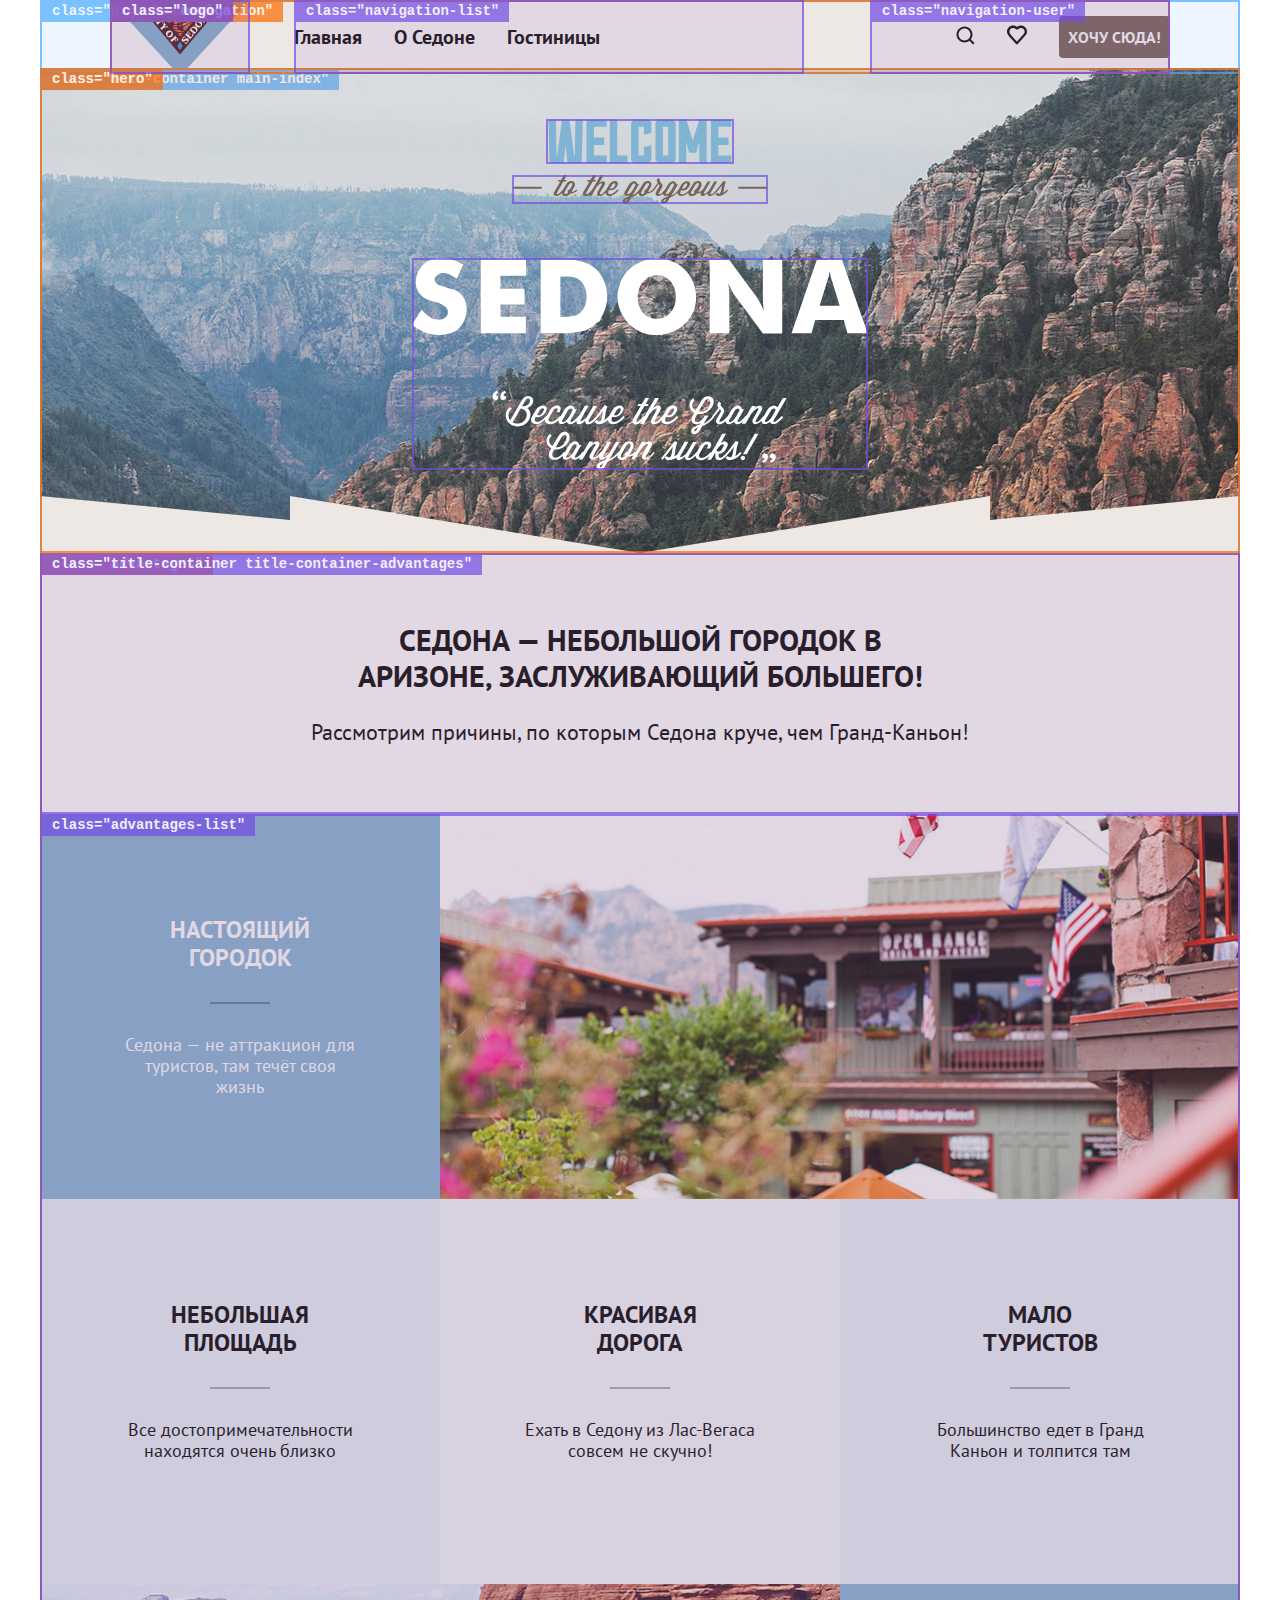
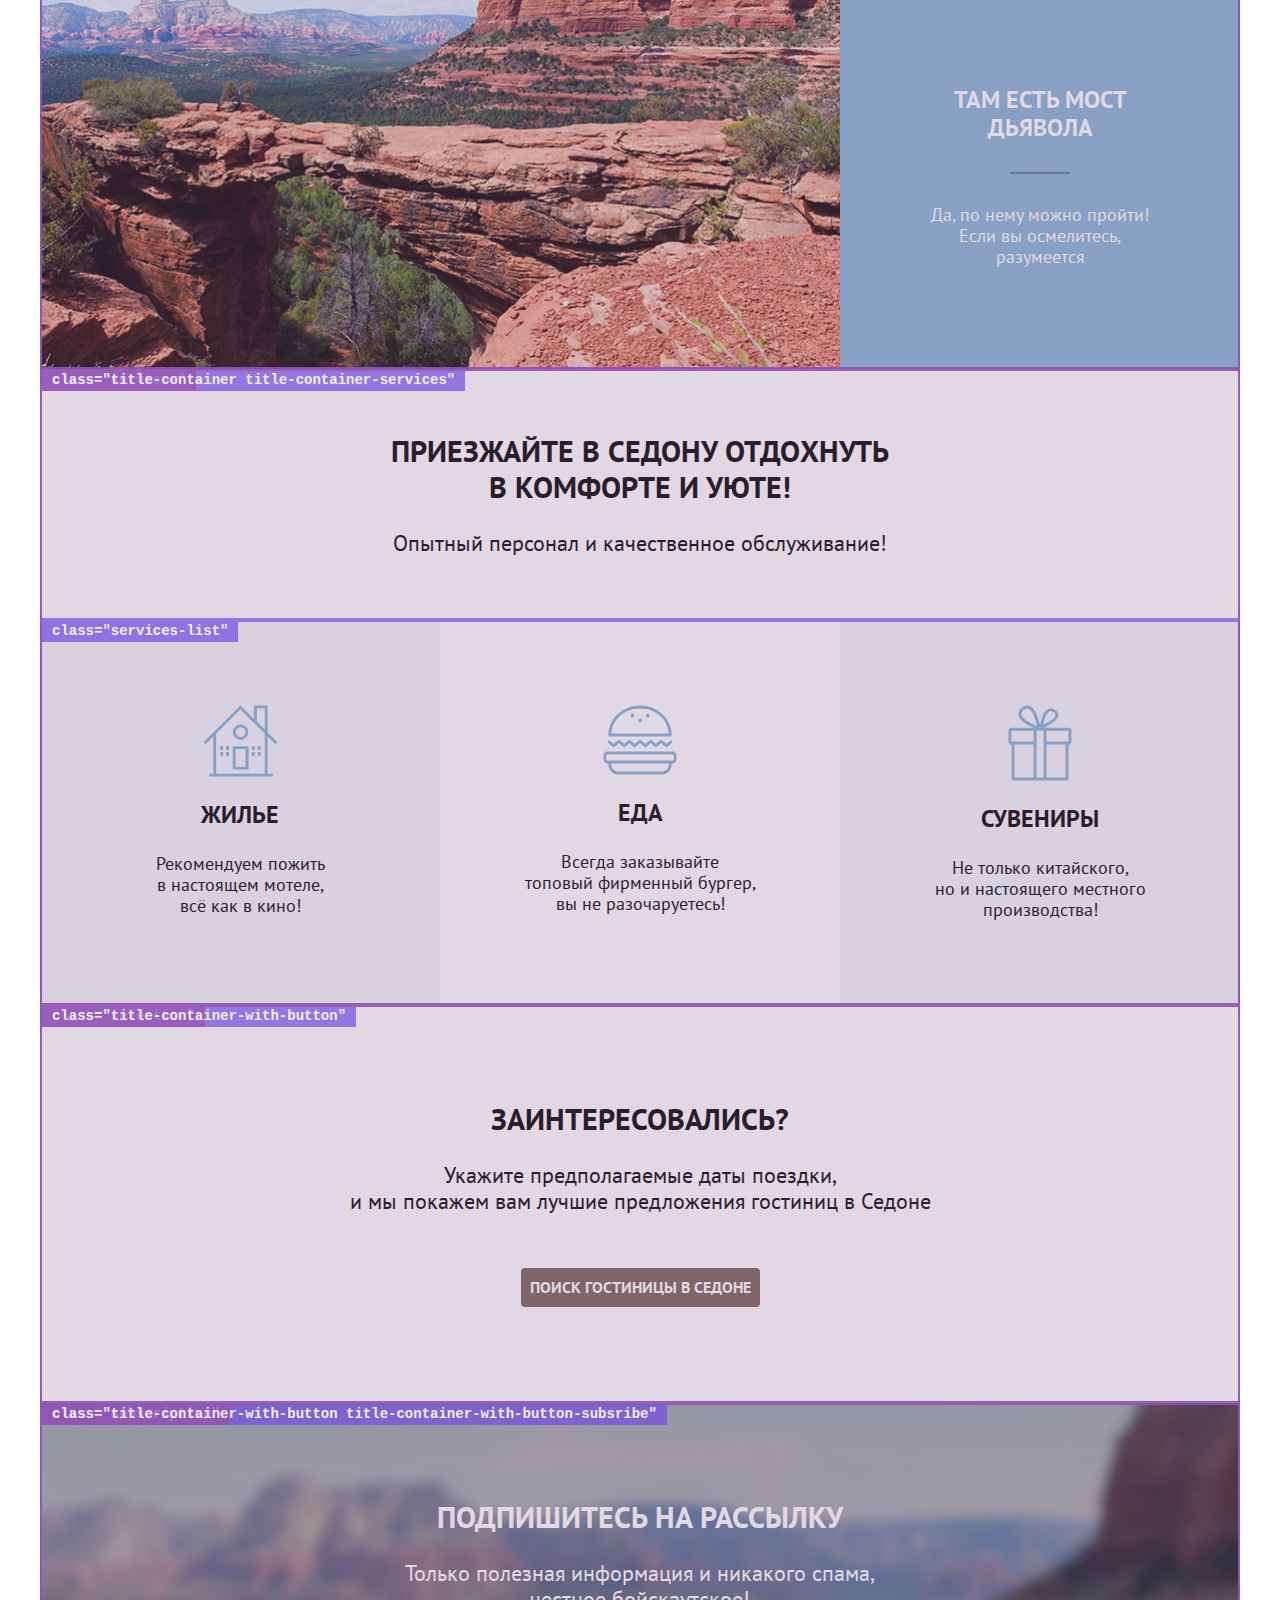
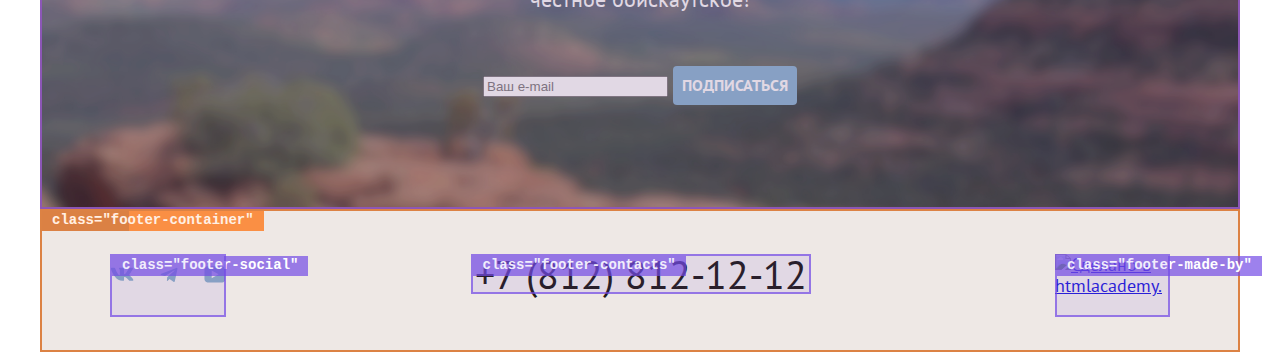
==== 7/index.html @ d3906324 ":heavy_check_mark: Сборка #7" ====
<!DOCTYPE html>
<html lang="ru">

<head>
  <meta charset="utf-8">
  <title>Седона: главная страница</title>
  <link rel="stylesheet" href="styles/styles.css">
  <link rel="stylesheet" href="styles/outline.css">
  <base href="https://htmlacademy-htmlcss.github.io/2354847-sedona-37/7/">
</head>

<body>
  <header class="page-header">
    <nav class="navigation">
      <a class="logo" href="#">
        <img src="image/index/svg/logo-sedona.svg" width="140" height="70.05" alt="Логотип Седона.">
      </a>
      <ul class="navigation-list">
        <li class="navigation-item">
          <a class="navigation-link navigation-link-current" href="#">Главная</a>
        </li>
        <li class="navigation-item">
          <a class="navigation-link" href="#">О Седоне</a>
        </li>
        <li class="navigation-item">
          <a class="navigation-link" href="catalog.html">Гостиницы</a>
        </li>
      </ul>
      <ul class="navigation-user">
        <li class="navigation-item">
          <a class="navigation-link" href="#"><img class="navigation-icon" src="image/index/svg/icon-search.svg"
              width="20" height="20" alt="Найти на сайте.">

          </a>
        </li>
        <li class="navigation-item">
          <a class="navigation-link" href="#"><img class="navigation-icon" src="image/index/svg/icon-favorites.svg"
              width="20" height="20" alt="Избранное."></a>
        </li>
        <li class="navigation-item">
          <!--Сделаю кнопку-->
          <a class="navigation-link button" href="catalog.html">Хочу сюда!</a>
        </li>
      </ul>
    </nav>
  </header>
  <main class="main-container main-index">

    <section class="hero">
      <h1 class="visually-hidden">Welcome to the gorgeous Sedona</h1>
      <img class="main-title welcome" src="image/index/svg/title-image-welcome.svg" width="187.7" height="44.7"
        alt="Welcome.">
      <img class="main-title gorgeous" src="image/index/svg/title-image-gorgeous.svg" width="256" height="28.78"
        alt="to the gorgeous.">
      <img class="main-title sedona" src="image/index/svg/title-image-sedona.svg" width="456.7" height="212.77"
        alt="Sedona.">
    </section>


    <section class="advantages">
      <div class="title-container title-container-advantages">
        <h2 class="title">Седона — небольшой городок в Аризоне, заслуживающий большего!</h2>
        <p class="descriptions">Рассмотрим причины, по которым Седона круче, чем Гранд-Каньон!</p>
      </div>



      <ul class="advantages-list">
        <li class="advantages-item">
          <h3 class="advantages-title">Настоящий городок</h3>
          <hr class="advantages-line">
          <p class="advantages-description">Седона — не аттракцион для туристов, там течёт своя жизнь</p>
        </li>
        <li class="advantages-item-picture">
          <img class="advantages-image" src="image/index/jpeg/advantages-photo-1.jpg" width="800" height="385"
            alt="Городской пейзаж.">
        </li>
        <li class="advantages-item">
          <h3 class="advantages-title">Небольшая площадь</h3>
          <hr class="advantages-line">
          <p class="advantages-description">Все достопримечательности находятся очень близко</p>
        </li>
        <li class="advantages-item">
          <h3 class="advantages-title">Красивая<br>дорога</h3>
          <hr class="advantages-line">
          <p class="advantages-description">Ехать в Седону из Лас-Вегаса совсем не скучно!</p>
        </li>
        <li class="advantages-item">
          <h3 class="advantages-title">Мало<br>туристов</h3>
          <hr class="advantages-line">
          <p class="advantages-description">Большинство едет в Гранд Каньон и толпится там</p>
        </li>
        <li class="advantages-item-picture">
          <img class="advantages-image" src="image/index/jpeg/advantages-photo-2.jpg" width="800" height="385"
            alt="Фото каньона.">
        </li>
        <li class="advantages-item">
          <h3 class="advantages-title">Там есть мост дьявола</h3>
          <hr class="advantages-line">
          <p class="advantages-description">Да, по нему можно пройти! Если вы осмелитесь, разумеется</p>
        </li>
      </ul>
    </section>
    <section class="services">
      <div class="title-container title-container-services">
        <h2 class="title">Приезжайте в Седону отдохнуть в&nbsp;комфорте и уюте!</h2>
        <p class="descriptions">Опытный персонал и качественное обслуживание!</p>
      </div>
      <ul class="services-list">
        <li class="services-item">
          <h3 class="services-title">Жилье</h3>
          <img class="services-image" src="image/index/svg/icon-service-housing.svg" width="75" height="72"
            alt="Жилье.">
          <p class="services-description">Рекомендуем пожить в&nbsp;настоящем мотеле,<br>всё как в кино!</p>
        </li>
        <li class="services-item">
          <h3 class="services-title">Еда</h3>
          <img class="services-image" src="image/index/svg/icon-service-food.svg" width="74" height="70" alt="Еда.">
          <p class="services-description">Всегда заказывайте топовый&nbsp;фирменный&nbsp;бургер, вы не разочаруетесь!
          </p>
        </li>
        <li class="services-item">
          <h3 class="services-title">Сувениры</h3>
          <img class="services-image" src="image/index/svg/icon-service-souvenirs.svg" width="64" height="76"
            alt="Сувениры.">
          <p class="services-description">Не только китайского,<br>но и настоящего местного производства!</p>
        </li>
    </section>


    <section class="selection">
      <div class="title-container-with-button">
        <h2 class="title">Заинтересовались?</h2>
        <p class="descriptions-container-with-button">Укажите предполагаемые даты поездки,<br>и мы покажем
          вам лучшие предложения гостиниц в Седоне</p>
        <a class="selection button" href="#">Поиск гостиницы в Седоне</a>
      </div>
    </section>


    <section class="subscription">
      <div class="title-container-with-button title-container-with-button-subsribe">
        <h2 class="title">Подпишитесь на рассылку</h2>
        <p class="descriptions-container-with-button">Только полезная информация и никакого спама,
          честное&nbspбойскаутское!</p>
        <form class="subscription-form" action="https://echo.htmlacademy.ru/" method="post">
          <input class="field" placeholder="Ваш e-mail" type="email" id="subscription-mail" name="subscription-email"
            required>
          <button class="button button-additional subscription-button" type="submit">
            <span>Подписаться</span>
          </button>
        </form>
      </div>
    </section>


    </div>
  </main>
  <footer>
    <div class="footer-container">
      <section class="footer-social">
        <ul class="social-list">
          <li class="social-list-item">
            <a href="https://vk.com/htmlacademy"><img class="social-icon" src="image/index/svg/social-logo-vk.svg"
                width="24" height="14" alt="VK."></a>
          </li>
          <li class="social-list-item">
            <a href="https://t.me/htmlacademy "><img class="social-icon" src="image/index/svg/social-logo-tg.svg"
                width="18" height="15.1" alt="Telegram."></a>
          </li>
          <li class="social-list-item">
            <a href="https://www.youtube.com/user/htmlacademyru"><img class="social-icon"
                src="image/index/svg/social-logo-youtube.svg" width="22" height="17" alt="Youtube."></a>
          </li>
        </ul>
      </section>
      <section class="footer-contacts">
        <a class="contact-phone" href="tel:+7(812)8121212">+7 (812) 812-12-12</a>
      </section>
      <section class="footer-made-by">
        <a class="logo" href="https://htmlacademy.ru/">
          <img src="image/index/svg/logo-html-academy.svg" width="114.9" height="32.9" alt="Сделано в htmlacademy.">
        </a>
      </section>
    </div>
  </footer>
</body>

</html>
---- 7/styles/styles.css ----
@font-face {
    font-family: "PT Sans";
    font-style: normal;
    font-weight: 400;
    src: url("../fonts/ptsans-400.woff2") format("woff2");
    display: swap;
}

@font-face {
    font-family: "PT Sans";
    font-style: normal;
    font-weight: 700;
    src: url("../fonts/ptsans-700.woff2") format("woff2");
    display: swap;
}

html {
    height: 100%;
}

body {
    margin: 0;
    display: flex;
    flex-direction: column;
    align-items: center;
    max-width: 1060x;
    margin: 0 auto;
    min-height: 100%;
    font-family: "PT Sans", sans-serif;
    font-size: 18px;
    line-height: 21px;
    color: #000000;
    background-color: #FFFFFF;
}

.page-header {
    width: 1200px;
    margin: 0 auto;
    padding: 0 70px;
    box-sizing: border-box;
    margin-bottom: -6px;

}

.navigation {
    display: flex;
    text-align: center;
    margin: 0;
    justify-content: space-between;

}

.logo {
    margin-right: 44px;
}

.navigation-link {
    font-weight: 700;
    font-size: 20px;
    line-height: 24px;
    color: inherit;
    text-decoration: none;
}

.navigation-list {
    list-style: none;
    margin: 0;
    padding: 0;
    width: 510px;
    padding: 20px 0;
    display: flex;
    flex-direction: row;
    flex-wrap: wrap;
    justify-content: flex-start;
    align-items: center;
}

.navigation-user {
    list-style: none;
    margin: 0;
    padding: 0;
    width: 300px;
    margin-left: auto;
    display: flex;
    flex-direction: row;
    flex-wrap: wrap;
    justify-content: flex-end;
    align-items: center;

}

.navigation-item {
    display: block;
    padding: 0;
    margin: 0;
    margin-right: 32px;

}

.navigation-item:last-child {
    margin: 0;
}

.main-index {
    text-align: center;
}

.main-container {
    width: 1200px;
    flex-grow: 1;
    height: 100%;
}

.main-catalog {
    text-align: left;
    width: 1200px;
    flex-grow: 1;
    height: 100%;
}

.page-container {
    margin: 0 auto;
    padding: 0 70px;
    box-sizing: border-box;

}

.hero {
    color: #000000;
    background-color: #82B3D3;
    background-image: url("../image/index/svg/hero-border.svg"), url("../image/index/jpeg/hero-main-foto.jpg");
    background-size: 100% auto;
    background-repeat: no-repeat;
    background-position: bottom;
    padding-top: 51px;
    min-height: 485px;
    box-sizing: border-box;

}

.main-title {
    display: block;
    margin: 0 auto;
}

.welcome {
    margin-bottom: 11px;
}

.gorgeous {
    margin-bottom: 54px;
}

.sedona {
    margin-bottom: 82px;
}


.small-button {
    font-size: 16px;
    line-height: 20px;
}

.big-button {
    font-size: 20px;
    line-height: 36px;
}

.title-container {
    display: flex;
    flex-direction: column;
    align-items: center;
    margin: 0 auto;
    box-sizing: border-box;
}

.title-container-advantages {
    padding: 69px 85px;
}

.title-container-services {
    padding: 64px 85px;
}

.title-container-with-button {
    display: flex;
    flex-direction: column;
    align-items: center;
    margin: 0 auto;
    padding: 96px 0;
    box-sizing: border-box;
}

.title-container-with-button-subsribe {
    padding-bottom: 104px;
}

.title-container-with-button-catalog {
    background-color: #FFFFFF;
    color: #000000;
    text-align: center;
}

.title {
    width: 620px;
    font-weight: 700;
    font-size: 30px;
    line-height: 36px;
    text-transform: uppercase;
    margin: 0;
    padding: 0;
    margin-bottom: 25px;
}

.descriptions {
    font-size: 22px;
    line-height: 26px;
    padding: 0;
    margin: 0;

}

/* advantage */

.advantages-list {
    width: 1200px;
    margin: 0;
    padding: 0;
    list-style: none;
    display: flex;
    flex-wrap: wrap;
    justify-content: start;
}

.advantages-image {
    display: block;
}

.advantages-title {
    font-size: 24px;
    line-height: 28px;
    text-transform: uppercase;
    margin: 0;
}

.advantages-item {
    max-width: 400px;
    min-height: 385px;
    margin: 0;
    padding: 102px 85px;
    box-sizing: border-box;
    display: flex;
    flex-direction: column;
    gap: 30px;
    background: rgba(131, 179, 211, 0.2);
}



.advantages-item:nth-child(2n) {
    background: rgba(131, 179, 211, 0.12)
}

.advantages-item:first-child {
    color: #FFFFFF;
    background: #82B3D3;
}

.advantages-item:last-child {
    color: #FFFFFF;
    background: #82B3D3;
}

.advantages-line {
    width: 60px;
    height: 2px;
    border: none;
    background: rgba(0, 0, 0, 0.3);
    margin: 0 auto;
}

.advantages-item-edge .advantages-line {
    background: rgba(255, 255, 255, 0.3);
}

.advantages-line:first-child {
    width: 60px;
    height: 2px;
    border: none;
    background: rgba(255, 255, 255, 0.3);
    margin: 0 auto;
}

.advantages-line:last-child {
    width: 60px;
    height: 2px;
    border: none;
    background: rgba(255, 255, 255, 0.3);
    margin: 0 auto;
}


.advantages-item-picture {
    display: block;
    margin: auto;
    padding: 0;
    width: 800px;
    box-sizing: border-box;
}

.advantages-description {
    margin: 0;
}

/* services */

.services-list {
    list-style: none;
    margin: 0;
    padding: 0;
    display: flex;
    justify-content: space-between;
}

.services-item {
    display: flex;
    flex-direction: column;
    align-items: center;
    width: 400px;
    background-color: rgba(131, 179, 211, 0.12);
    padding: 85px 81px;
    box-sizing: border-box;
}

.services-item:nth-child(2) {
    background-color: #FFFFFF;
}

.services-title {
    font-weight: 700;
    font-size: 24px;
    line-height: 28px;
    text-transform: uppercase;
}

.services-image {
    order: -1;
}

.services-description {
    margin: 0;
    padding: 0;
}

/* selection */

.descriptions-container-with-button {
    font-size: 22px;
    line-height: 26px;
    padding: 0;
    margin: 0;
    display: block;
    width: 600px;
    margin-bottom: 54px;
}

/*subscription  */

.subscription {
    color: #FFFFFF;
    background-color: #82B3D3;
    background-image: url("../image/index/jpeg/subscribe-background.jpg");
    background-size: 100% auto;
    background-repeat: no-repeat;
}

.subscription-description {
    display: block;
    width: 592px;
    margin: 0 auto;
    padding: 0;
    margin-bottom: 54px;
}

/* catalog */

.catalog-hotels {
    color: #FFFFFF;
    background-color: #82B3D3;
    background-image: url("../image/catalog/jpeg/catalog-background.jpg");
    background-size: 100% 1200px;
    background-repeat: no-repeat;
    padding: 35px 70px 70px 70px;
    box-sizing: border-box;
}

.inner-header {
    font-weight: 700;
    font-size: 60px;
    line-height: 78px;
    margin: 0;
    margin-bottom: 8px;
}

/* breadcrumbs-list */

.breadcrumbs-list {
    display: flex;
    flex-wrap: wrap;
    list-style: none;
    margin: 0;
    padding: 0;
    font-size: 16px;
    line-height: 21px;
    margin-bottom: 40px;
}

.breadcrumbs-item {
    margin-right: 11px;
}

/* catalog-filter */
.results {
    margin: 0 auto;
    padding: 60px 70px;
    box-sizing: border-box;
    display: flex;
    flex-direction: column;
    justify-content: flex-start;
    gap: 40px;
}

.catalog-filter-title {
    font-weight: 700;
    font-size: 20px;
    line-height: 24px;
    margin-bottom: 32px;
}

.catalog-filter {
    display: flex;
    flex-direction: row;
}

.catalog-filter-list {
    margin: 0;
    padding: 0;
    list-style: none;
    font-size: 18px;
    line-height: 23px;
}

.catalog-filter-group {
    width: 150px;
    padding: 0;
    margin: 0;
    margin-right: 70px;

}

.catalog-filter-group:nth-child(2) {
    margin-right: auto;
}

.price-filter-group {
    display: grid;
    grid-template-columns: 143px 143px;
    grid-template-rows: 48px 20px;
    gap: 36px 2px;
}

.price-filter {
    margin: 0;
    padding: 0;
    display: flex;
    flex-direction: column;
}

.price-filter-slider {
    grid-column: 1/-1;
}

.catalog-filter-buttons {
    margin: 0;
    padding: 0;
    min-width: 191px;
    display: flex;
    flex-direction: column;
    justify-content: end;
    gap: 32px;
}

.catalog-filter-button {
    margin: 0;
    padding: 0;
    display: block;
    box-sizing: border-box;
}

.catalog-top-row {
    display: flex;
    flex-wrap: wrap;
    justify-content: flex-end;
    margin: 0;
    padding: 0;
    gap: 70px;
}

.title-top-row {
    width: 350px;
    margin: 0;
    margin-right: auto;
}

.catalog-top-buttons {
    margin: 0;
    padding: 0;
    width: 160px;
    height: 48px;
    display: flex;
    flex-wrap: wrap;
    justify-content: space-between;
    gap: 8px;
}


.view-button {
    margin: 0;
    padding: 0;
    width: 48px;
    height: 48px;
    border: 2px solid #E5E5E5;
    border-radius: 4px;
    box-sizing: border-box;
}

.view-button:last-child {
    margin-right: 0;
}

.active-view-button {
    border: 2px solid #000000;
}

.catalog-search-results {
    display: grid;
}



.hotel-card-list {
    list-style: none;
    margin: 0;
    padding: 0;
    display: grid;
    grid-template-columns: 340px 340px 340px;
    gap: 20px;
}

.hotel-card-item {
    display: flex;
    padding: 20px;
    flex-direction: column;
    flex-wrap: wrap;
    width: 340px;
    border: 1px solid #E6E6E6;
    border-radius: 4px;
    box-sizing: border-box;
    gap: 16px;
}

.hotel-card-description {
    display: grid;
    grid-template-columns: 140px 140px;
    grid-template-rows: min-content min-content 36px 36px;
    gap: 16px 20px;
}

.hotel-card-link {

    font-weight: 700;
    font-size: 24px;
    line-height: 28px;
    color: inherit;
    text-decoration: none;
    grid-column: 1/3;
}

.hotel-card-title {
    margin: 0;
    padding: 0;
}

.hotel-price {
    text-align: end;
}

.catalog-line {
    width: 1060px;
    height: 1px;
    border: none;
    background: #E6E6E6;
    margin: 0;
}

/* pagination-list */

.pagination-list {
    list-style: none;
    margin: 0;
    padding: 0;
    display: flex;
    flex-wrap: wrap;
    justify-content: flex-start;
}

.pagination-item {
    display: block;
    width: 60px;
    height: 60px;
    background: #82B3D3;
    border-radius: 4px;
    margin-right: 8px;
    text-align: center;
    line-height: 60px;

}

.pagination-item:last-child {
    margin-right: 0;
}

.pagination-link {
    font-weight: 700;
    font-size: 20px;
    line-height: 36px;
    color: #FFFFFF;
    text-decoration: none;
}

.pagination-item-current {
    background: #F2F2F2;
}

.pagination-link-current {
    color: black;
}

.pagination-disabled {
    background: #ffffff;
}


.visually-hidden {
    position: absolute;
    width: 1px;
    height: 1px;
    margin: -1px;
    border: 0;
    padding: 0;
    white-space: nowrap;
    clip-path: inset(100%);
    clip: rect(0 0 0 0);
    overflow: hidden;
}


.star-1 {
    height: 17px;
    background-color: #FFFFFF;
    background-image: url("../image/catalog/svg/icon-star.svg");
    background-position: 0 0;
    background-repeat: no-repeat;
    align-self: center;
}

.star-2 {
    height: 17px;
    background-color: #FFFFFF;
    background-image: url("../image/catalog/svg/icon-star.svg"), url("../image/catalog/svg/icon-star.svg");
    background-position: 0 0, 21px 0;
    background-repeat: no-repeat;
    align-self: center;
}

.star-3 {
    height: 17px;
    background-color: #FFFFFF;
    background-image: url("../image/catalog/svg/icon-star.svg"), url("../image/catalog/svg/icon-star.svg"), url("../image/catalog/svg/icon-star.svg");
    background-repeat: no-repeat;
    background-position: 0 0, 21px 0, 42px 0;
    align-self: center;
}

.star-4 {
    height: 17px;
    background-color: #FFFFFF;
    background-image: url("../image/catalog/svg/icon-star.svg"), url("../image/catalog/svg/icon-star.svg"), url("../image/catalog/svg/icon-star.svg"), url("../image/catalog/svg/icon-star.svg");
    background-position: 0 0, 21px 0, 42px 0, 63px 0;
    background-repeat: no-repeat;
    align-self: center;

}

.star-5 {
    height: 17px;
    background-color: #FFFFFF;
    background-image: url("../image/catalog/svg/icon-star.svg"), url("../image/catalog/svg/icon-star.svg"), url("../image/catalog/svg/icon-star.svg"), url("../image/catalog/svg/icon-star.svg"), url("../image/catalog/svg/icon-star.svg");
    background-repeat: no-repeat;
    background-position: 0 0, 21px 0, 42px 0, 63px 0, 84px 0;
    align-self: center;
}

.footer-container {
    width: 1200px;
    margin: 0 auto;
    padding: 45px 70px 35px 70px;
    box-sizing: border-box;
    display: flex;
    flex-direction: row;
    justify-content: space-between;
}

.footer-social {
    margin: 0;
    padding: 0;
    box-sizing: border-box;
}

.social-list {
    height: 40px;
    margin: 0;
    padding: 0;
    list-style: none;
    display: flex;
    flex-direction: row;
    align-content: flex-start;
    align-items: center;
    justify-content: space-around;
}

.social-icon {
    display: block;
    margin: 0;
    padding: 0;

}



.social-list-item {
    display: block;
    margin: 0;
    padding: 0;
    margin-right: 26px;
}

.social-list-item:last-child {
    margin-right: 0;
}

.footer-contacts {
    width: 340px;
    height: 40px;
    margin: 0;
    padding: 0;
    text-align: center;
}

.contact-phone {
    margin: auto 0;
    padding: 0;
    font-size: 40px;
    line-height: 40px;
    color: inherit;
    text-decoration: none;

}

.footer-made-by {
    width: 115px;
}

button {
    padding: 0;
    border: none;
    font: inherit;
    color: inherit;
    background-color: transparent;
    cursor: pointer;
    outline: none;
}

.button {
    display: inline-block;
    text-align: center;
    text-decoration: none;
    border: solid 1px transparent;
    border-radius: 4px;
    padding: 8px;
    background: #756157;
    color: #ffffff;
    font-weight: 700;
    font-size: 16px;
    text-align: center;
    text-transform: uppercase;
}

.button-additional {
    background: #82B3D3;
}

.button-rating {
    background: #F2F2F2;
    font-weight: 400;
    font-size: 16px;
    color: black;
}
---- 7/styles/outline.css ----
:root {
  --outlines-shown: 1;
  --outline-hint-scale: 1;

  --outline-1-enabled: 1;
  --outline-2-enabled: 1;
  --outline-3-enabled: 1;
  --outline-4-enabled: 0;
  --outline-5-enabled: 0;
  --outline-6-enabled: 0;
}

body,
body > *,
body > * > *,
body > * > * > *,
body > * > * > * > *,
body > * > * > * > * > *,
body > * > * > * > * > * > * {
  position: relative;
}

body > *::before,
body > * > *::before,
body > * > * > *::before,
body > * > * > * > *::before,
body > * > * > * > * > *::before,
body > * > * > * > * > * > *::before {
  position: absolute;
  top: 2px;
  left: 2px;
  padding: 0 10px 2px;
  font-family: "Courier New", monospace;
  font-weight: bold;
  font-size: 14px;
  line-height: 18px;
  letter-spacing: initial;
  text-transform: lowercase;
  white-space: nowrap;
  z-index: 1;
  transform: scale(var(--outline-hint-scale, 1));
  transform-origin: 0 0;
  pointer-events: none;
}

body > *::after,
body > * > *::after,
body > * > * > *::after,
body > * > * > * > *::after,
body > * > * > * > * > *::after,
body > * > * > * > * > * > *::after {
  position: absolute;
  content: "";
  top: 0;
  left: 0;
  bottom: 0;
  right: 0;
  pointer-events: none;
}


/* 1 уровень сеточных блоков */

body > *::before,
body > *::after,
body > img {
  z-index: 1;
  --outline-alpha-1: calc(var(--outline-1-enabled, 0) * var(--outlines-shown, 0));
}

body > *::before {
  --hint-text: 'class="' attr(class) '"';
  content: var(--hint-text);
  color: rgba(255, 255, 255, var(--outline-alpha-1));
  background: rgba(76, 169, 255, calc(0.7 * var(--outline-alpha-1)));
}

body > *::after {
  border: 2px solid rgba(76, 169, 255, calc(0.7 * var(--outline-alpha-1)));
  background: rgba(76, 169, 255, calc(0.1 * var(--outline-alpha-1)));
}

body > img {
  z-index: calc(1 * var(--outline-alpha-1));
  outline: 2px solid rgba(76, 169, 255, calc(0.7 * var(--outline-alpha-1)));
  outline-offset: -2px;
}

/* 2 уровень сеточных блоков */

body > * > *::before,
body > * > *::after,
body > * > img {
  z-index: 2;
  --outline-alpha-2: calc(var(--outline-2-enabled, 0) * var(--outlines-shown, 0));
}

body > * > *::before {
  --hint-text: 'class="' attr(class) '"';
  content: var(--hint-text);
  color: rgba(255, 255, 255, var(--outline-alpha-2));
  background: rgba(255, 107, 0, calc(0.7 * var(--outline-alpha-2)));
}

body > * > *::after {
  border: 2px solid rgba(255, 107, 0, calc(0.7 * var(--outline-alpha-2)));
  background: rgba(255, 107, 0, calc(0.1 * var(--outline-alpha-2)));
}

body > * > img {
  z-index: calc(2 * var(--outline-alpha-2));
  outline: 2px solid rgba(255, 107, 0, calc(0.7 * var(--outline-alpha-2)));
  outline-offset: -2px;
}


/* 3 уровень сеточных блоков */

body > * > * > *::before,
body > * > * > *::after,
body > * > * > img {
  z-index: 3;
  --outline-alpha-3: calc(var(--outline-3-enabled, 0) * var(--outlines-shown, 0));
}

body > * > * > *::before {
  --hint-text: 'class="' attr(class) '"';
  content: var(--hint-text);
  color: rgba(255, 255, 255, var(--outline-alpha-3));
  background: rgba(116, 76, 230, calc(0.7 * var(--outline-alpha-3)));
}

body > * > * > *::after {
  border: 2px solid rgba(116, 76, 230, calc(0.7 * var(--outline-alpha-3)));
  background: rgba(116, 76, 230, calc(0.1 * var(--outline-alpha-3)));
}

body > * > * > img {
  z-index: calc(3 * var(--outline-alpha-3));
  outline: 2px solid rgba(116, 76, 230, calc(0.7 * var(--outline-alpha-3)));
  outline-offset: -2px;
}

/* 4 уровень сеточных блоков */

body > * > * > * > *::before,
body > * > * > * > *::after,
body > * > * > * > img {
  z-index: 4;
  --outline-alpha-4: calc(var(--outline-4-enabled, 0) * var(--outlines-shown, 0));
}

body > * > * > * > *::before {
  --hint-text: 'class="' attr(class) '"';
  content: var(--hint-text);
  color: rgba(255, 255, 255, var(--outline-alpha-4));
  background: rgba(78, 181, 67, calc(0.7 * var(--outline-alpha-4)));
}

body > * > * > * > *::after {
  border: 2px solid rgba(78, 181, 67, calc(0.7 * var(--outline-alpha-4)));
  background: rgba(78, 181, 67, calc(0.1 * var(--outline-alpha-4)));
}

body > * > * > * > img {
  z-index: calc(4 * var(--outline-alpha-4));
  outline: 2px solid rgba(78, 181, 67, calc(0.7 * var(--outline-alpha-4)));
  outline-offset: -2px;
}


/* 5 уровень сеточных блоков */
body > * > * > * > * > *::before,
body > * > * > * > * > *::after,
body > * > * > * > * > img {
  z-index: 5;
  --outline-alpha-5: calc(var(--outline-5-enabled, 0) * var(--outlines-shown, 0));
}

body > * > * > * > * > *::before {
  --hint-text: 'class="' attr(class) '"';
  content: var(--hint-text);
  color: rgba(255, 255, 255, var(--outline-alpha-5));
  background: rgba(239, 51, 255, calc(0.7 * var(--outline-alpha-5)));
}

body > * > * > * > * > *::after {
  border: 2px solid rgba(239, 51, 255, calc(0.7 * var(--outline-alpha-5)));
  background: rgba(239, 51, 255, calc(0.1 * var(--outline-alpha-5)));
}

body > * > * > * > * > img {
  z-index: calc(5 * var(--outline-alpha-5));
  outline: 2px solid rgba(239, 51, 255, calc(0.7 * var(--outline-alpha-5)));
  outline-offset: -2px;
}

/* 6 уровень сеточных блоков */
body > * > * > * > * > * > *::before,
body > * > * > * > * > * > *::after,
body > * > * > * > * > * > img {
  z-index: 6;
  --outline-alpha-6: calc(var(--outline-6-enabled, 0) * var(--outlines-shown, 0));
}

body > * > * > * > * > * > *::before {
  --hint-text: 'class="' attr(class) '"';
  content: var(--hint-text);
  color: rgba(255, 255, 255, var(--outline-alpha-6));
  background: rgba(255, 191, 0, calc(0.7 * var(--outline-alpha-6)));
}

body > * > * > * > * > * > *::after {
  border: 2px solid rgba(255, 191, 0, calc(0.7 * var(--outline-alpha-6)));
  background: rgba(255, 191, 0, calc(0.1 * var(--outline-alpha-6)));
}

body > * > * > * > * > * > img {
  z-index: calc(6 * var(--outline-alpha-6));
  outline: 2px solid rgba(255, 191, 0, calc(0.7 * var(--outline-alpha-6)));
  outline-offset: -2px;
}
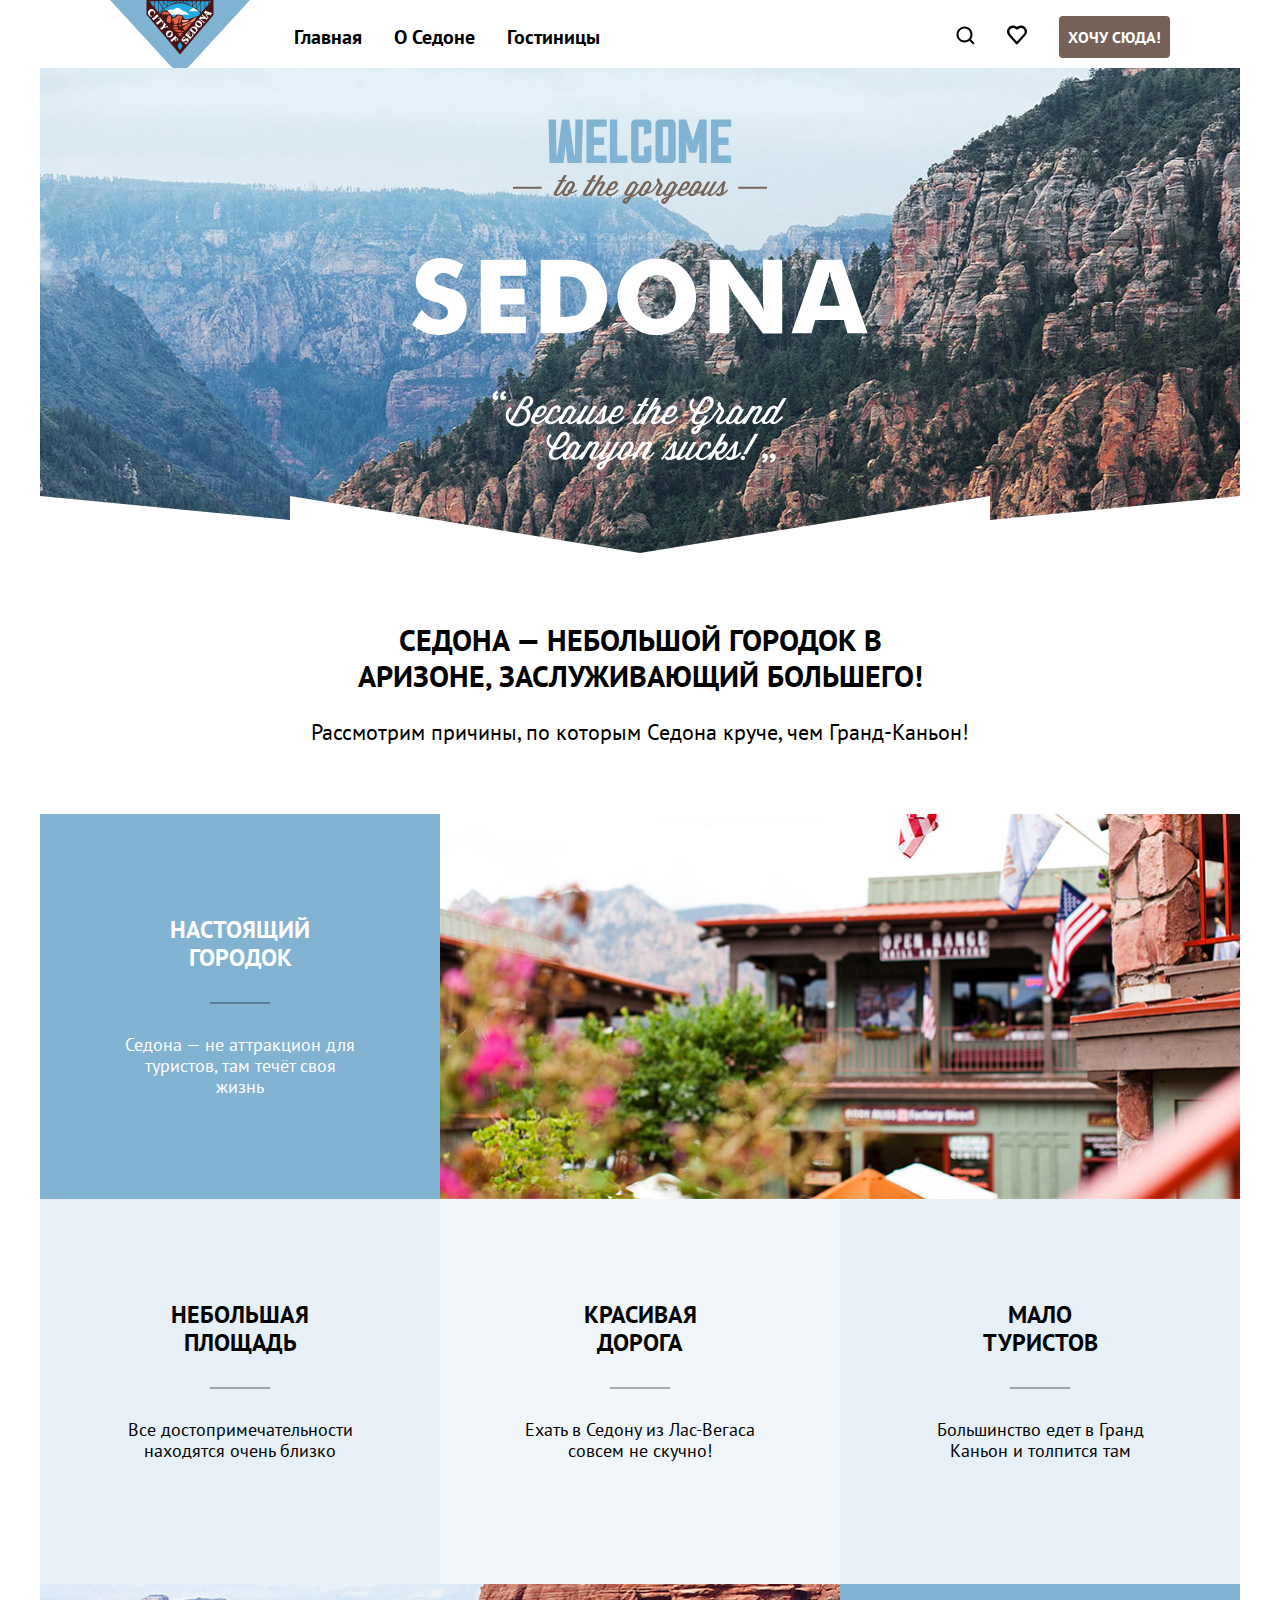
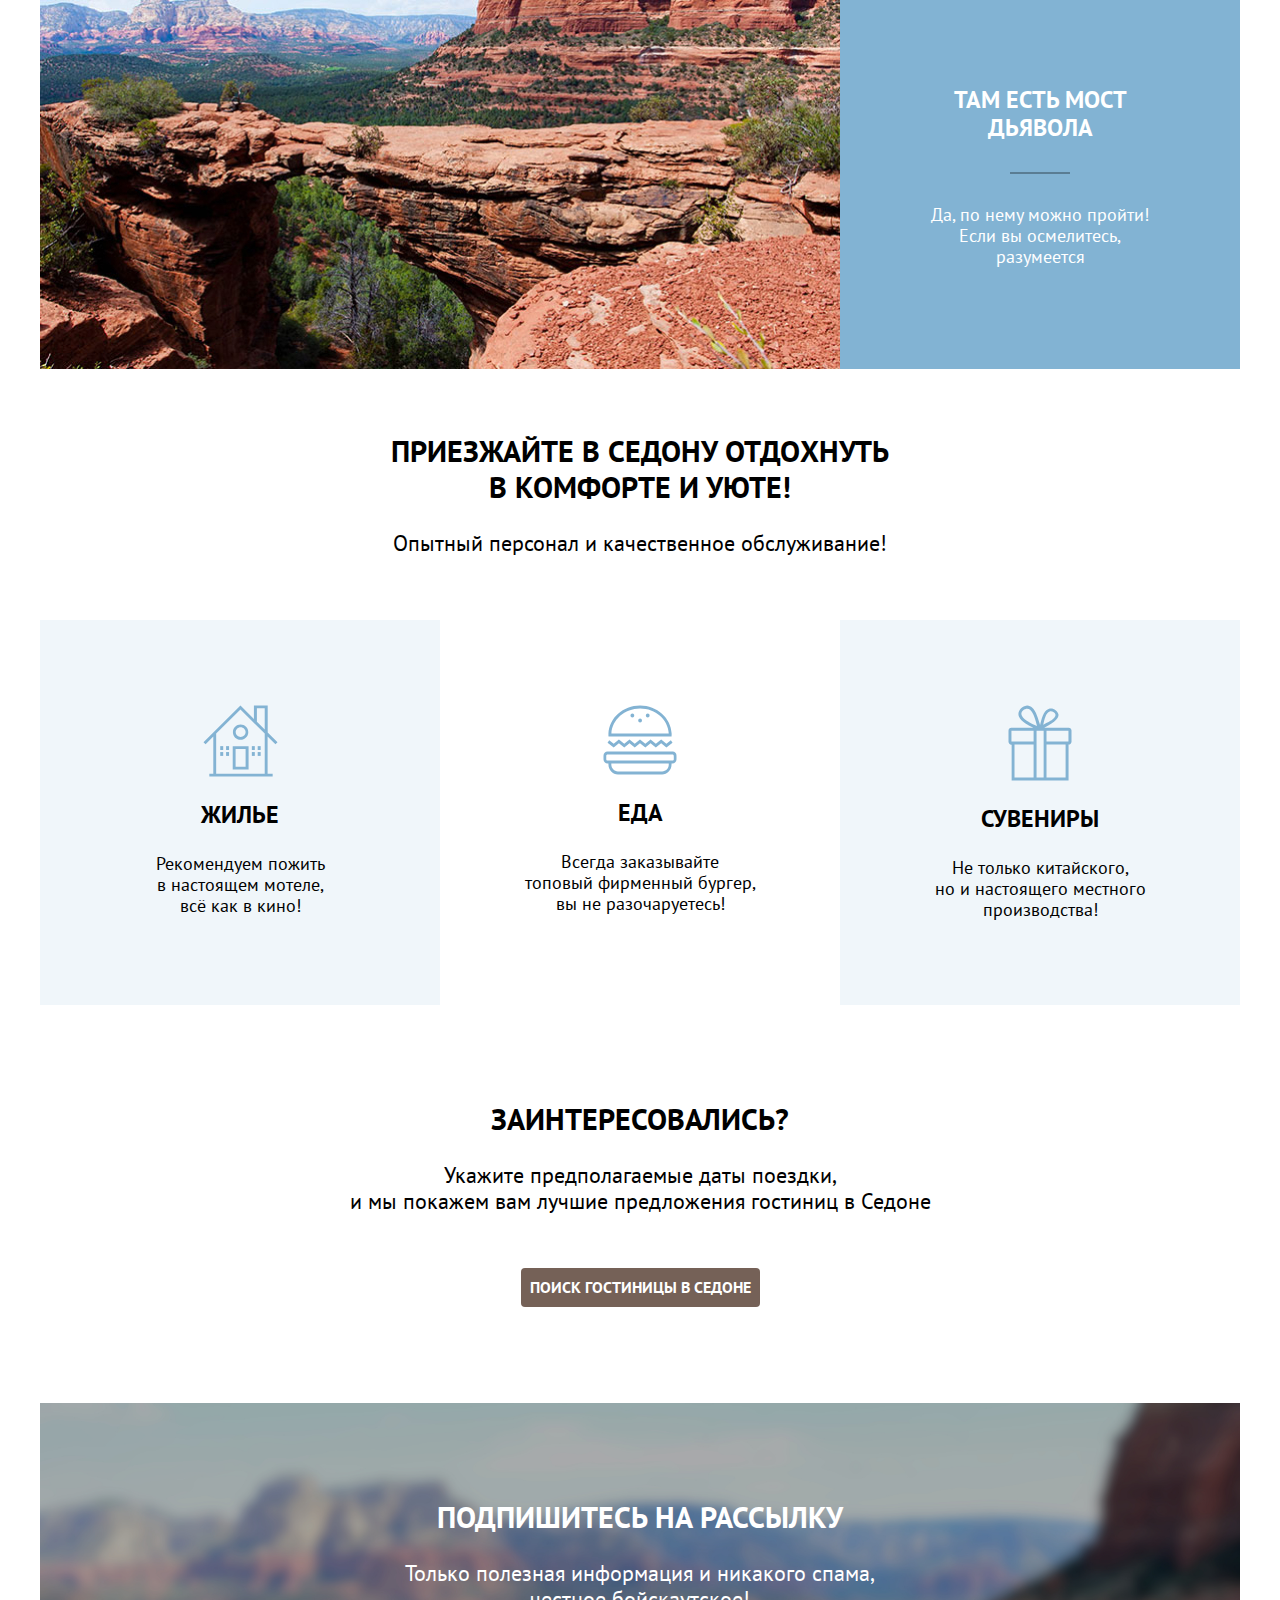
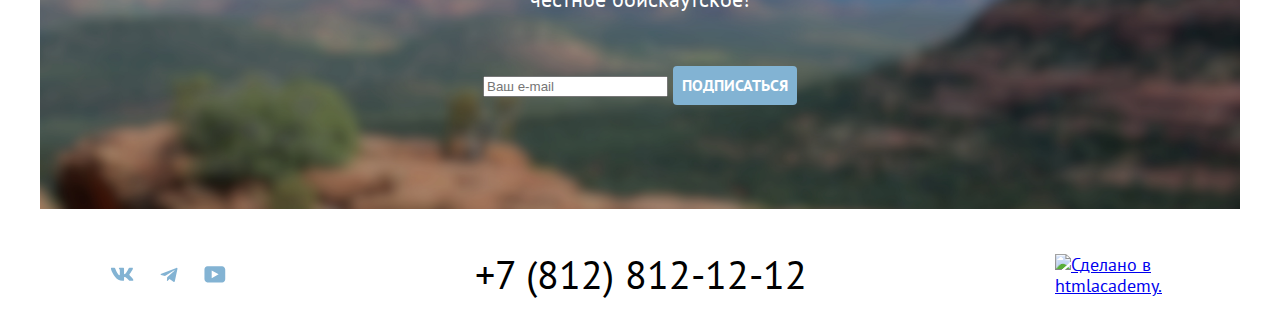
==== commit 5d7e8baa: ":heavy_check_mark: Сборка #7" ====
--- a/7/index.html
+++ b/7/index.html
@@ -5,7 +5,7 @@
   <meta charset="utf-8">
   <title>Седона: главная страница</title>
   <link rel="stylesheet" href="styles/styles.css">
-  <link rel="stylesheet" href="styles/outline.css">
+  <!-- <link rel="stylesheet" href="styles/outline.css"> -->
   <base href="https://htmlacademy-htmlcss.github.io/2354847-sedona-37/7/">
 </head>
 
--- a/7/styles/styles.css
+++ b/7/styles/styles.css
@@ -526,7 +526,7 @@
 
 .view-button {
     margin: 0;
-    padding: 0;
+    padding: 12px 14px;
     width: 48px;
     height: 48px;
     border: 2px solid #E5E5E5;
@@ -737,7 +737,9 @@
     align-content: flex-start;
     align-items: center;
     justify-content: space-around;
-}
+    max-width: 160px;
+}
+
 
 .social-icon {
     display: block;
